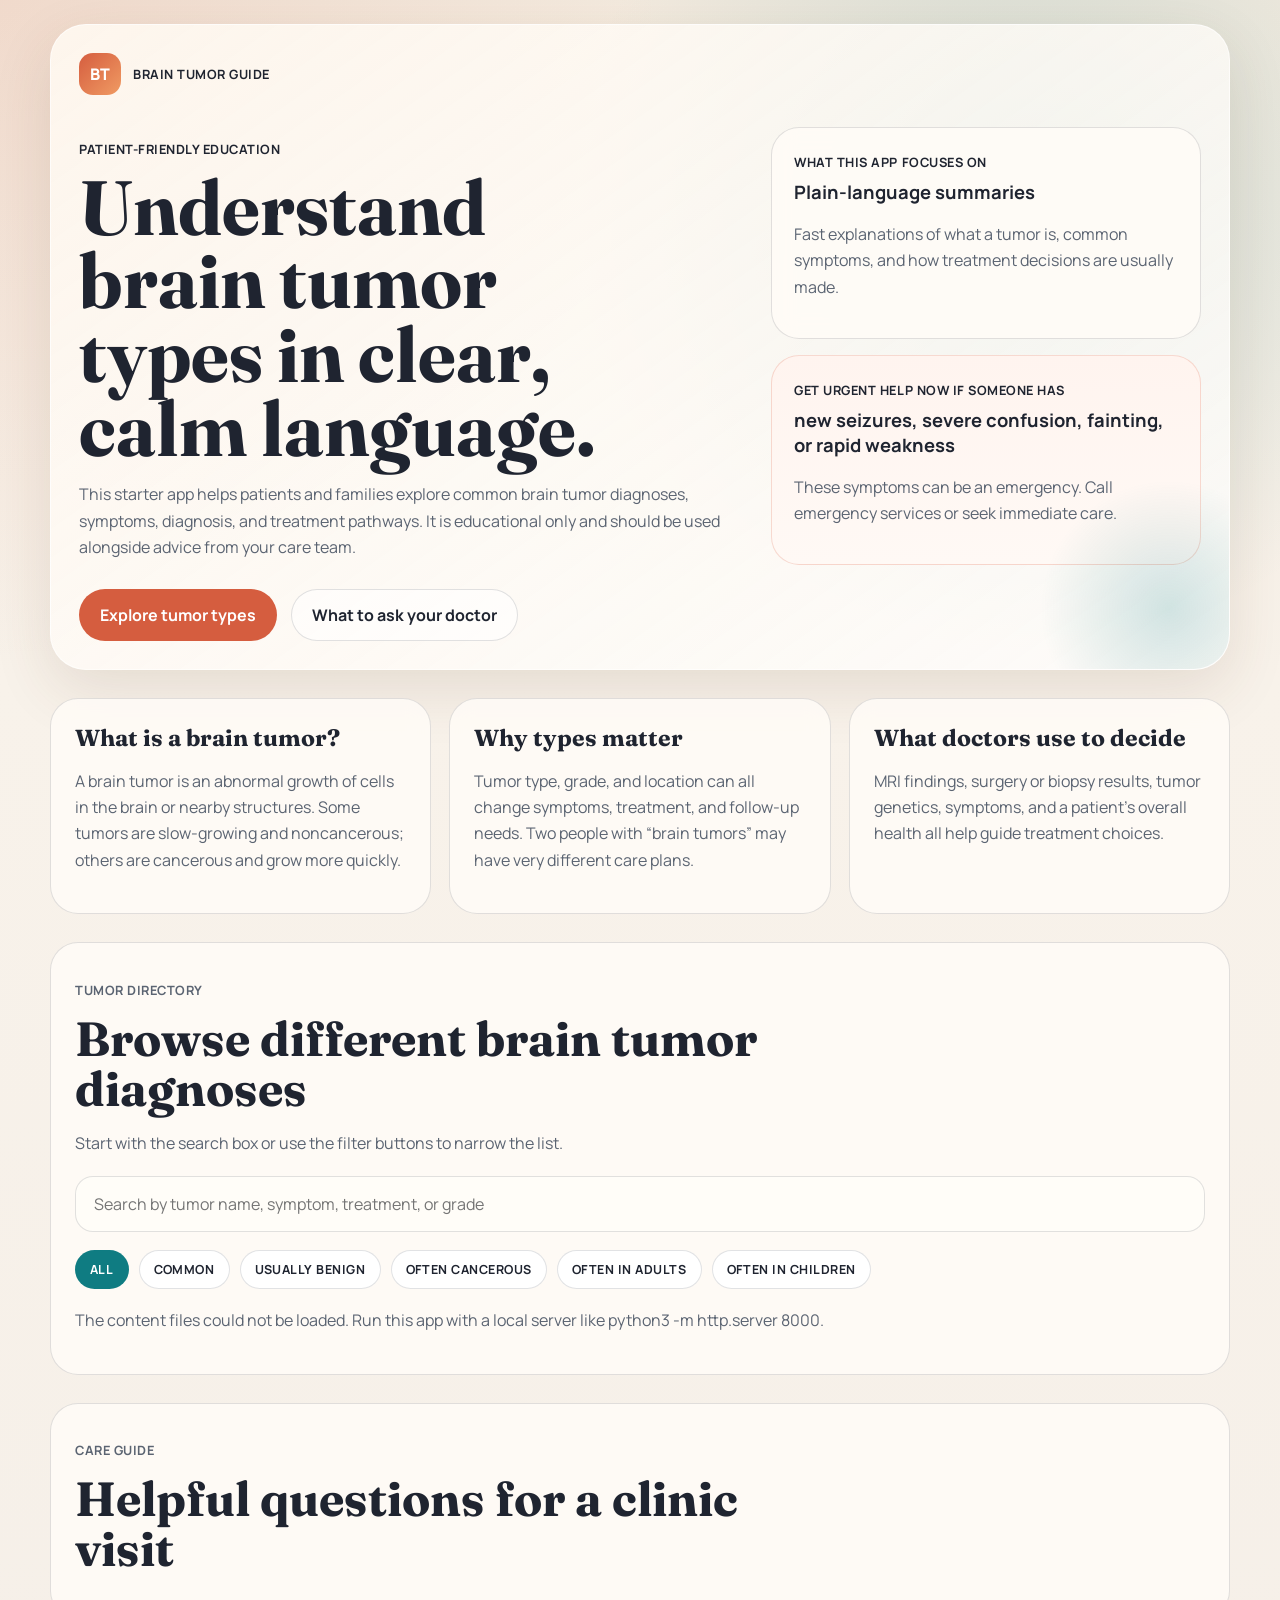
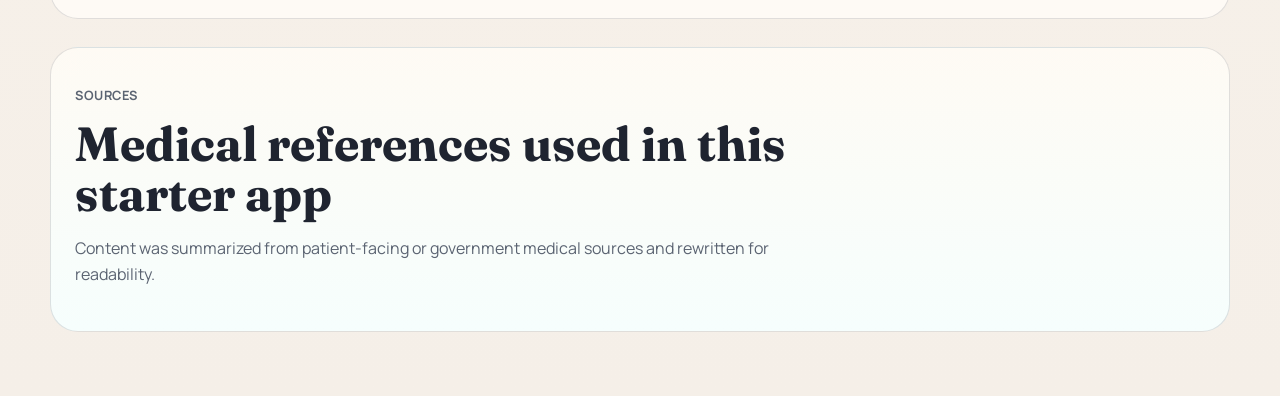
==== index.html @ d73adb6f "Add files via upload" ====
<!DOCTYPE html>
<html lang="en">
  <head>
    <meta charset="UTF-8" />
    <meta name="viewport" content="width=device-width, initial-scale=1.0" />
    <title>Brain Tumor Guide</title>
    <link rel="preconnect" href="https://fonts.googleapis.com" />
    <link rel="preconnect" href="https://fonts.gstatic.com" crossorigin />
    <link
      href="https://fonts.googleapis.com/css2?family=Fraunces:opsz,wght@9..144,600;9..144,700&family=Manrope:wght@400;500;600;700&display=swap"
      rel="stylesheet"
    />
    <link rel="stylesheet" href="./styles.css" />
  </head>
  <body>
    <div class="page-shell">
      <header class="hero">
        <nav class="topbar">
          <span class="brand-mark">BT</span>
          <span class="brand-text">Brain Tumor Guide</span>
        </nav>

        <div class="hero-grid">
          <section class="hero-copy">
            <p class="eyebrow" id="heroEyebrow">Patient-friendly education</p>
            <h1 id="heroTitle">Understand brain tumor types in clear, calm language.</h1>
            <p class="hero-text" id="heroDescription">
              This starter app helps patients and families explore common brain
              tumor diagnoses, symptoms, diagnosis, and treatment pathways. It
              is educational only and should be used alongside advice from your
              care team.
            </p>

            <div class="hero-actions">
              <a class="button button-primary" id="primaryCta" href="#tumor-directory">
                Explore tumor types
              </a>
              <a class="button button-secondary" id="secondaryCta" href="#care-guide">
                What to ask your doctor
              </a>
            </div>
          </section>

          <aside class="hero-panel">
            <div class="hero-stat">
              <span class="stat-label" id="focusLabel">What this app focuses on</span>
              <strong id="focusTitle">Plain-language summaries</strong>
              <p id="focusDescription">
                Fast explanations of what a tumor is, common symptoms, and how
                treatment decisions are usually made.
              </p>
            </div>
            <div class="hero-stat alert">
              <span class="stat-label" id="urgentLabel">Get urgent help now if someone has</span>
              <strong id="urgentTitle">new seizures, severe confusion, fainting, or rapid weakness</strong>
              <p id="urgentDescription">
                These symptoms can be an emergency. Call emergency services or
                seek immediate care.
              </p>
            </div>
          </aside>
        </div>
      </header>

      <main>
        <section class="info-strip">
          <article>
            <h2 id="infoTitle1">What is a brain tumor?</h2>
            <p id="infoBody1">
              A brain tumor is an abnormal growth of cells in the brain or
              nearby structures. Some tumors are slow-growing and noncancerous;
              others are cancerous and grow more quickly.
            </p>
          </article>
          <article>
            <h2 id="infoTitle2">Why types matter</h2>
            <p id="infoBody2">
              Tumor type, grade, and location can all change symptoms,
              treatment, and follow-up needs. Two people with “brain tumors”
              may have very different care plans.
            </p>
          </article>
          <article>
            <h2 id="infoTitle3">What doctors use to decide</h2>
            <p id="infoBody3">
              MRI findings, surgery or biopsy results, tumor genetics, symptoms,
              and a patient’s overall health all help guide treatment choices.
            </p>
          </article>
        </section>

        <section id="tumor-directory" class="directory">
          <div class="section-heading">
            <p class="eyebrow" id="directoryEyebrow">Tumor directory</p>
            <h2 id="directoryTitle">Browse different brain tumor diagnoses</h2>
            <p id="directoryDescription">
              Start with the search box or use the filter buttons to narrow the
              list.
            </p>
          </div>

          <div class="controls">
            <label class="search-field">
              <span class="sr-only">Search tumor types</span>
              <input
                id="searchInput"
                type="search"
                placeholder="Search by tumor name, symptom, treatment, or grade"
              />
            </label>

            <div class="filters" id="filterGroup" aria-label="Tumor filters">
              <button class="chip active" data-filter="all">All</button>
              <button class="chip" data-filter="common">Common</button>
              <button class="chip" data-filter="usually-benign">
                Usually benign
              </button>
              <button class="chip" data-filter="cancerous">
                Often cancerous
              </button>
              <button class="chip" data-filter="adult">Often in adults</button>
              <button class="chip" data-filter="pediatric">
                Often in children
              </button>
            </div>
          </div>

          <div id="resultsMeta" class="results-meta" aria-live="polite"></div>
          <div id="cardGrid" class="card-grid"></div>
        </section>

        <section id="care-guide" class="care-guide">
          <div class="section-heading">
            <p class="eyebrow" id="careEyebrow">Care guide</p>
            <h2 id="careTitle">Helpful questions for a clinic visit</h2>
          </div>

          <div id="questionGrid" class="question-grid"></div>
        </section>

        <section class="sources">
          <div class="section-heading">
            <p class="eyebrow" id="sourcesEyebrow">Sources</p>
            <h2 id="sourcesTitle">Medical references used in this starter app</h2>
            <p id="sourcesDescription">
              Content was summarized from patient-facing or government medical
              sources and rewritten for readability.
            </p>
          </div>

          <ul id="sourceList" class="source-list"></ul>
        </section>
      </main>
    </div>

    <template id="questionCardTemplate">
      <article class="question-card">
        <h3 class="question-title"></h3>
        <ul class="question-items"></ul>
      </article>
    </template>

    <template id="tumorCardTemplate">
      <article class="tumor-card">
        <div class="card-top">
          <div>
            <p class="card-label"></p>
            <h3 class="card-title"></h3>
          </div>
          <span class="card-grade"></span>
        </div>
        <p class="card-summary"></p>
        <dl class="detail-list">
          <div>
            <dt>Common symptoms</dt>
            <dd class="card-symptoms"></dd>
          </div>
          <div>
            <dt>How it is diagnosed</dt>
            <dd class="card-diagnosis"></dd>
          </div>
          <div>
            <dt>Common treatment options</dt>
            <dd class="card-treatment"></dd>
          </div>
          <div>
            <dt>What patients may want to ask</dt>
            <dd class="card-questions"></dd>
          </div>
        </dl>
        <div class="tag-row"></div>
      </article>
    </template>

    <template id="sourceItemTemplate">
      <li><a target="_blank" rel="noreferrer"></a></li>
    </template>

    <script src="./app.js"></script>
  </body>
</html>
---- styles.css ----
:root {
  --bg: #f6efe5;
  --bg-panel: rgba(255, 252, 247, 0.84);
  --surface: #fffaf2;
  --surface-strong: #fffdf8;
  --ink: #1f2430;
  --muted: #5b6472;
  --line: rgba(42, 49, 63, 0.14);
  --accent: #d55d3f;
  --accent-deep: #9e3821;
  --accent-soft: #ffd9cb;
  --teal: #0f7c82;
  --teal-soft: #d8f4f2;
  --shadow: 0 20px 60px rgba(90, 59, 29, 0.12);
  --radius-xl: 28px;
  --radius-lg: 22px;
  --radius-md: 16px;
}

* {
  box-sizing: border-box;
}

html {
  scroll-behavior: smooth;
}

body {
  margin: 0;
  font-family: "Manrope", sans-serif;
  color: var(--ink);
  background:
    radial-gradient(circle at top left, rgba(213, 93, 63, 0.12), transparent 28%),
    radial-gradient(circle at 80% 10%, rgba(15, 124, 130, 0.16), transparent 22%),
    linear-gradient(180deg, #f4ebdf 0%, #f8f2ea 34%, #f5efe8 100%);
}

.page-shell {
  width: min(1180px, calc(100% - 32px));
  margin: 0 auto;
  padding: 24px 0 64px;
}

.topbar {
  display: flex;
  align-items: center;
  gap: 12px;
  margin-bottom: 32px;
}

.brand-mark {
  display: inline-grid;
  place-items: center;
  width: 42px;
  height: 42px;
  border-radius: 14px;
  background: linear-gradient(135deg, var(--accent), #f09b63);
  color: white;
  font-weight: 800;
}

.brand-text,
.eyebrow,
.card-label,
.stat-label,
.card-grade,
.chip {
  letter-spacing: 0.04em;
  text-transform: uppercase;
}

.brand-text,
.eyebrow,
.card-label,
.stat-label {
  font-size: 0.8rem;
  font-weight: 700;
}

.hero {
  position: relative;
  overflow: hidden;
  padding: 28px;
  border: 1px solid rgba(255, 255, 255, 0.65);
  border-radius: 36px;
  background: linear-gradient(145deg, rgba(255, 249, 241, 0.88), rgba(255, 255, 255, 0.68));
  box-shadow: var(--shadow);
}

.hero::after {
  content: "";
  position: absolute;
  inset: auto -80px -80px auto;
  width: 280px;
  height: 280px;
  border-radius: 50%;
  background: radial-gradient(circle, rgba(15, 124, 130, 0.18), transparent 65%);
}

.hero-grid {
  display: grid;
  grid-template-columns: 1.4fr 0.9fr;
  gap: 24px;
  align-items: start;
}

.hero-copy h1,
.section-heading h2,
.question-card h3,
.tumor-card h3,
.info-strip h2 {
  font-family: "Fraunces", serif;
}

.hero-copy h1 {
  margin: 12px 0 16px;
  font-size: clamp(2.5rem, 6vw, 4.8rem);
  line-height: 0.96;
  max-width: 11ch;
}

.hero-text,
.section-heading p,
.question-card li,
.source-list a,
.info-strip p,
.detail-list dd,
.card-summary,
.results-meta,
.hero-stat p {
  color: var(--muted);
  line-height: 1.65;
}

.hero-actions {
  display: flex;
  flex-wrap: wrap;
  gap: 14px;
  margin-top: 28px;
}

.button {
  display: inline-flex;
  align-items: center;
  justify-content: center;
  padding: 14px 20px;
  border-radius: 999px;
  border: 1px solid transparent;
  text-decoration: none;
  font-weight: 700;
  transition: transform 180ms ease, border-color 180ms ease, background 180ms ease;
}

.button:hover,
.chip:hover {
  transform: translateY(-1px);
}

.button-primary {
  background: var(--accent);
  color: #fff;
}

.button-primary:hover {
  background: var(--accent-deep);
}

.button-secondary {
  background: rgba(255, 255, 255, 0.56);
  color: var(--ink);
  border-color: var(--line);
}

.hero-panel {
  display: grid;
  gap: 16px;
}

.hero-stat,
.question-card,
.tumor-card,
.info-strip article,
.sources,
.care-guide,
.directory {
  border: 1px solid var(--line);
  border-radius: var(--radius-xl);
  background: var(--bg-panel);
  backdrop-filter: blur(12px);
}

.hero-stat {
  padding: 22px;
}

.hero-stat strong {
  display: block;
  margin: 8px 0 10px;
  font-size: 1.15rem;
  line-height: 1.35;
}

.hero-stat.alert {
  background: linear-gradient(180deg, #fff4ef, #fff9f5);
  border-color: rgba(213, 93, 63, 0.2);
}

main {
  display: grid;
  gap: 28px;
  margin-top: 28px;
}

.info-strip {
  display: grid;
  grid-template-columns: repeat(3, 1fr);
  gap: 18px;
}

.info-strip article,
.directory,
.care-guide,
.sources {
  padding: 24px;
}

.info-strip h2 {
  margin-top: 0;
  margin-bottom: 8px;
  font-size: 1.45rem;
}

.section-heading {
  max-width: 720px;
  margin-bottom: 20px;
}

.section-heading h2 {
  margin: 10px 0;
  font-size: clamp(2rem, 4vw, 3rem);
  line-height: 1.04;
}

.controls {
  display: grid;
  gap: 18px;
  margin-bottom: 18px;
}

.search-field input {
  width: 100%;
  padding: 16px 18px;
  border: 1px solid var(--line);
  border-radius: 18px;
  font: inherit;
  color: var(--ink);
  background: var(--surface-strong);
}

.search-field input:focus {
  outline: 2px solid rgba(15, 124, 130, 0.2);
  border-color: rgba(15, 124, 130, 0.45);
}

.filters,
.tag-row {
  display: flex;
  flex-wrap: wrap;
  gap: 10px;
}

.chip,
.tag {
  padding: 10px 14px;
  border-radius: 999px;
  border: 1px solid var(--line);
  background: #fff;
  font: inherit;
  font-size: 0.78rem;
  font-weight: 700;
  color: var(--ink);
}

.chip.active {
  background: var(--teal);
  color: #fff;
  border-color: transparent;
}

.results-meta {
  margin-bottom: 16px;
}

.card-grid,
.question-grid {
  display: grid;
  gap: 18px;
}

.card-grid {
  grid-template-columns: repeat(2, minmax(0, 1fr));
}

.tumor-card {
  padding: 22px;
  transition: transform 220ms ease, box-shadow 220ms ease;
}

.tumor-card:hover {
  transform: translateY(-3px);
  box-shadow: 0 18px 40px rgba(37, 31, 31, 0.08);
}

.card-top {
  display: flex;
  justify-content: space-between;
  gap: 16px;
  align-items: start;
}

.card-label {
  margin: 0 0 6px;
  color: var(--teal);
}

.tumor-card h3 {
  margin: 0;
  font-size: 1.8rem;
}

.card-grade {
  flex-shrink: 0;
  padding: 8px 12px;
  border-radius: 999px;
  background: var(--accent-soft);
  color: var(--accent-deep);
  font-size: 0.72rem;
  font-weight: 800;
}

.card-summary {
  margin: 14px 0 18px;
}

.detail-list {
  display: grid;
  gap: 14px;
  margin: 0;
}

.detail-list dt {
  margin-bottom: 4px;
  font-weight: 800;
}

.detail-list dd {
  margin: 0;
}

.tag {
  background: var(--teal-soft);
  border-color: transparent;
  color: #0f5b5f;
}

.question-grid {
  grid-template-columns: repeat(3, minmax(0, 1fr));
}

.question-card {
  padding: 22px;
}

.question-card h3 {
  margin-top: 0;
  margin-bottom: 14px;
  font-size: 1.5rem;
}

.question-card ul {
  margin: 0;
  padding-left: 18px;
}

.sources {
  background: linear-gradient(180deg, rgba(255, 251, 245, 0.9), rgba(246, 255, 255, 0.9));
}

.source-list {
  display: grid;
  gap: 12px;
  margin: 0;
  padding-left: 18px;
}

.source-list a {
  text-decoration-thickness: 1px;
  text-underline-offset: 2px;
}

.empty-state {
  padding: 26px;
  border: 1px dashed var(--line);
  border-radius: 20px;
  background: rgba(255, 255, 255, 0.5);
}

.sr-only {
  position: absolute;
  width: 1px;
  height: 1px;
  padding: 0;
  margin: -1px;
  overflow: hidden;
  clip: rect(0, 0, 0, 0);
  white-space: nowrap;
  border: 0;
}

@media (max-width: 980px) {
  .hero-grid,
  .info-strip,
  .card-grid,
  .question-grid {
    grid-template-columns: 1fr;
  }

  .hero-copy h1 {
    max-width: 14ch;
  }
}

@media (max-width: 640px) {
  .page-shell {
    width: min(100% - 20px, 1180px);
    padding-top: 12px;
  }

  .hero,
  .directory,
  .care-guide,
  .sources,
  .info-strip article,
  .tumor-card,
  .question-card {
    border-radius: 22px;
  }

  .hero {
    padding: 18px;
  }

  .directory,
  .care-guide,
  .sources,
  .info-strip article {
    padding: 18px;
  }

  .hero-copy h1 {
    font-size: 2.7rem;
  }

  .tumor-card h3 {
    font-size: 1.55rem;
  }

  .card-top {
    flex-direction: column;
  }
}
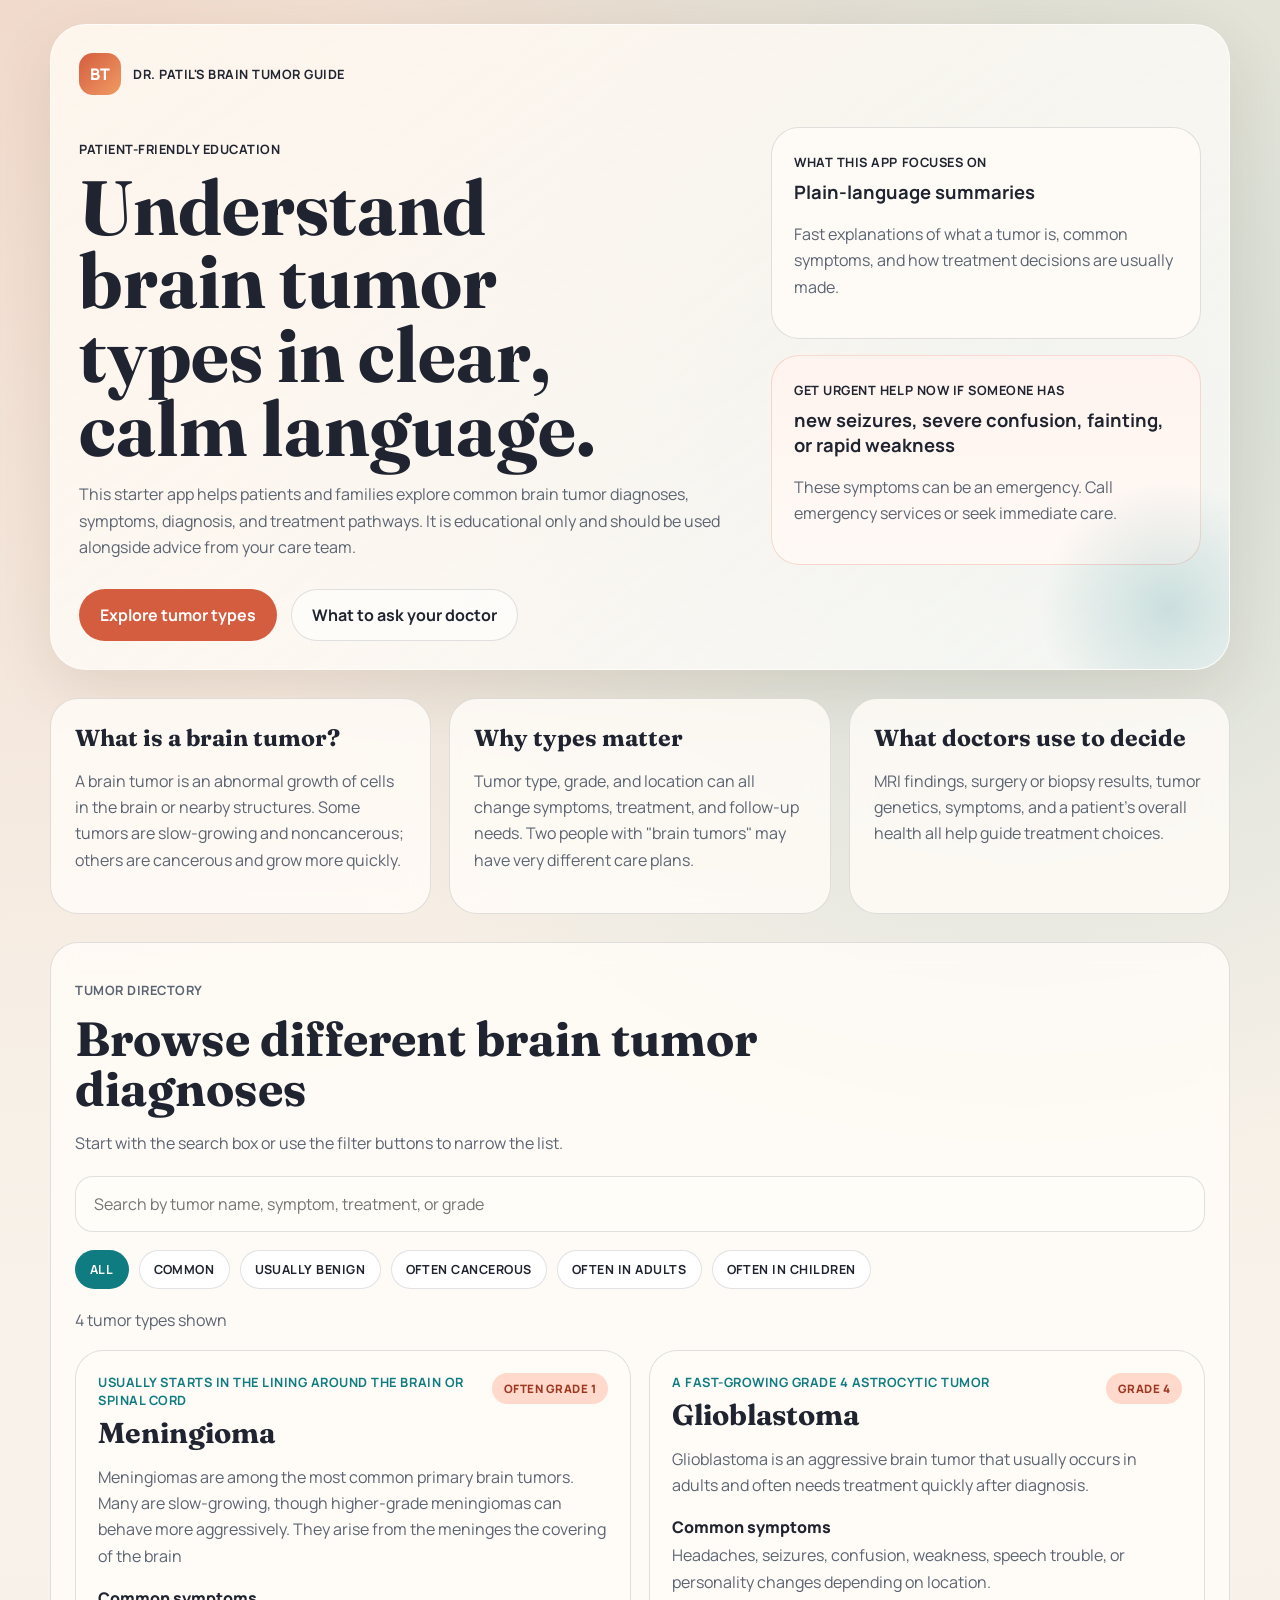
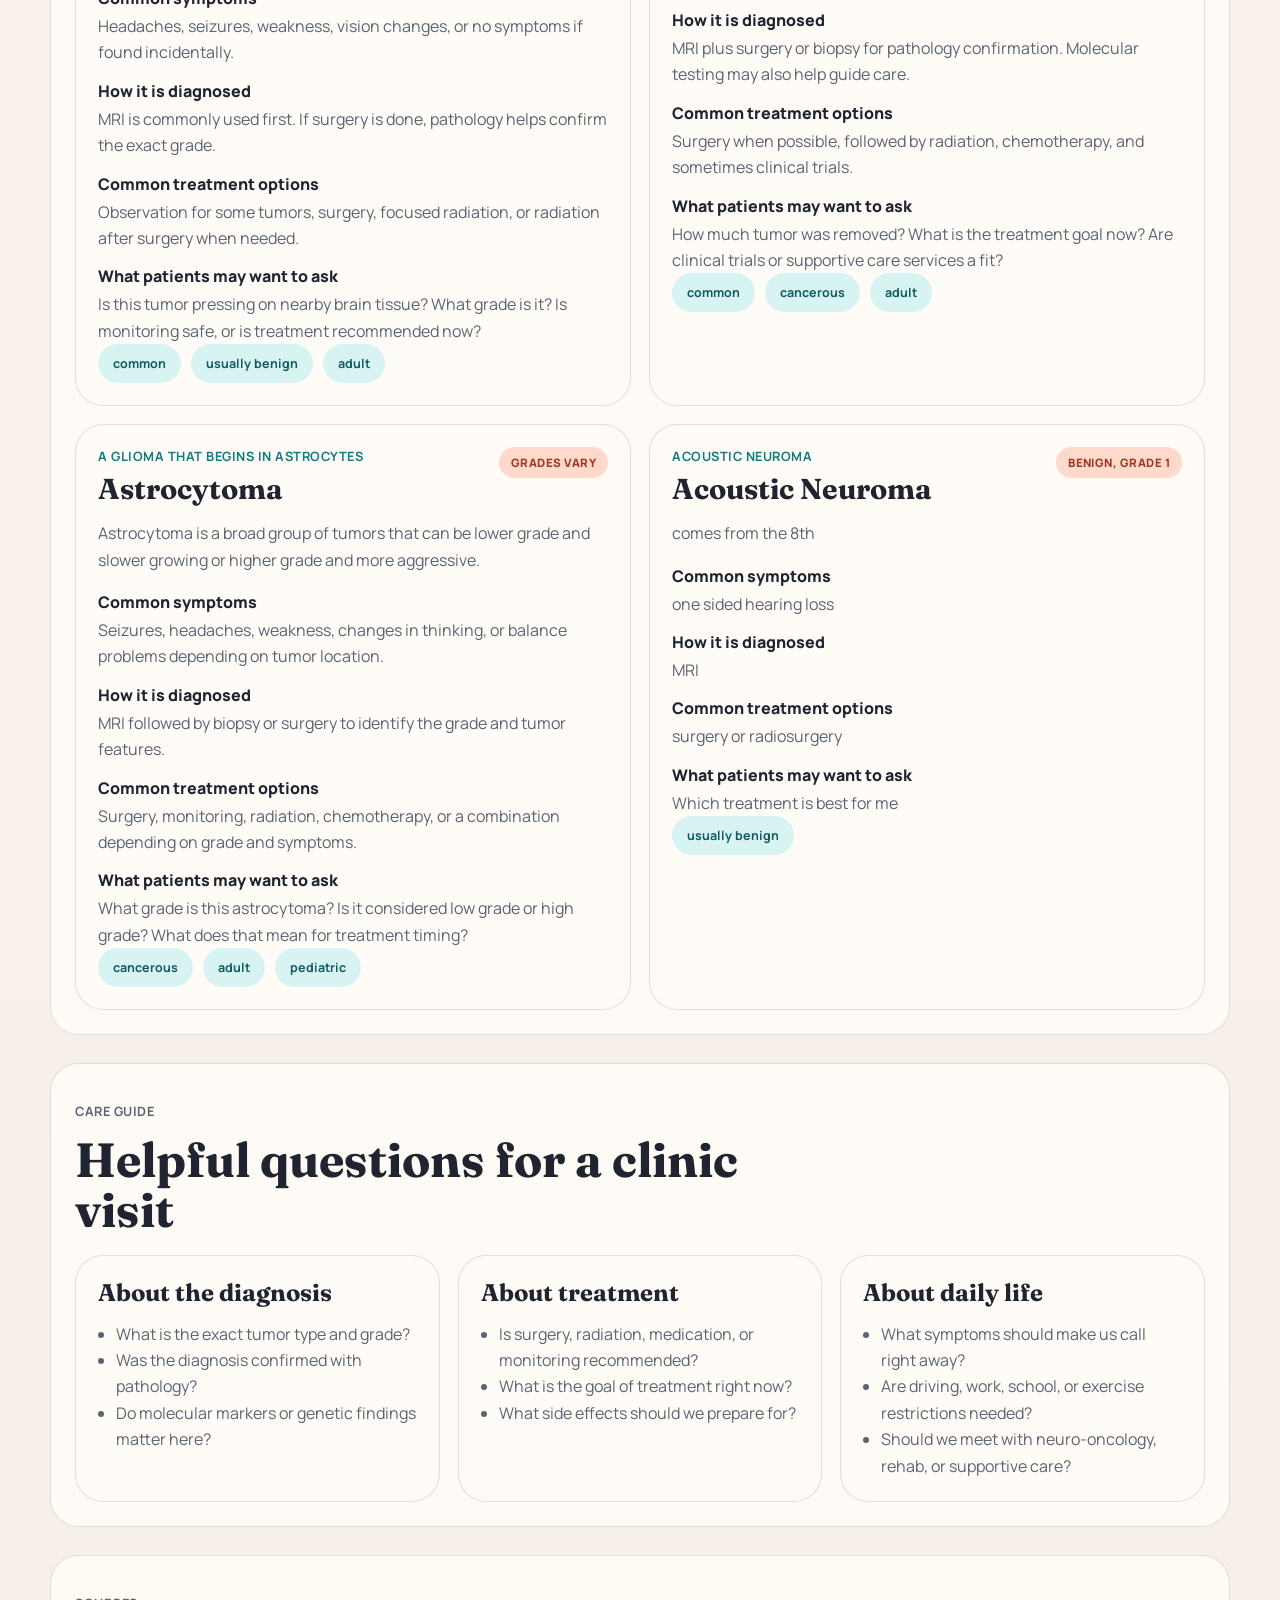
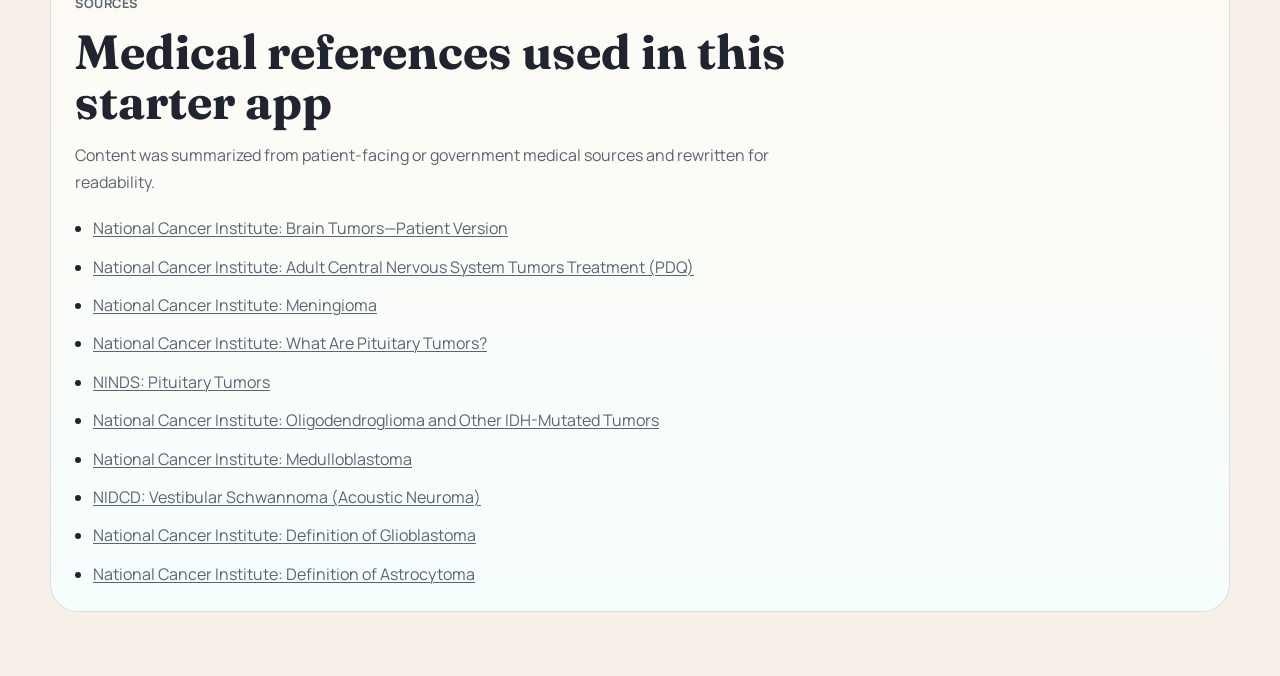
==== commit da1dc4c5: "Update title and brand text to include Dr. Patil" ====
--- a/index.html
+++ b/index.html
@@ -3,7 +3,7 @@
   <head>
     <meta charset="UTF-8" />
     <meta name="viewport" content="width=device-width, initial-scale=1.0" />
-    <title>Brain Tumor Guide</title>
+    <title>Dr. Patil's Brain Tumor Guide</title>
     <link rel="preconnect" href="https://fonts.googleapis.com" />
     <link rel="preconnect" href="https://fonts.gstatic.com" crossorigin />
     <link
@@ -17,7 +17,7 @@
       <header class="hero">
         <nav class="topbar">
           <span class="brand-mark">BT</span>
-          <span class="brand-text">Brain Tumor Guide</span>
+          <span class="brand-text">Dr. Patil's Brain Tumor Guide</span>
         </nav>
 
         <div class="hero-grid">
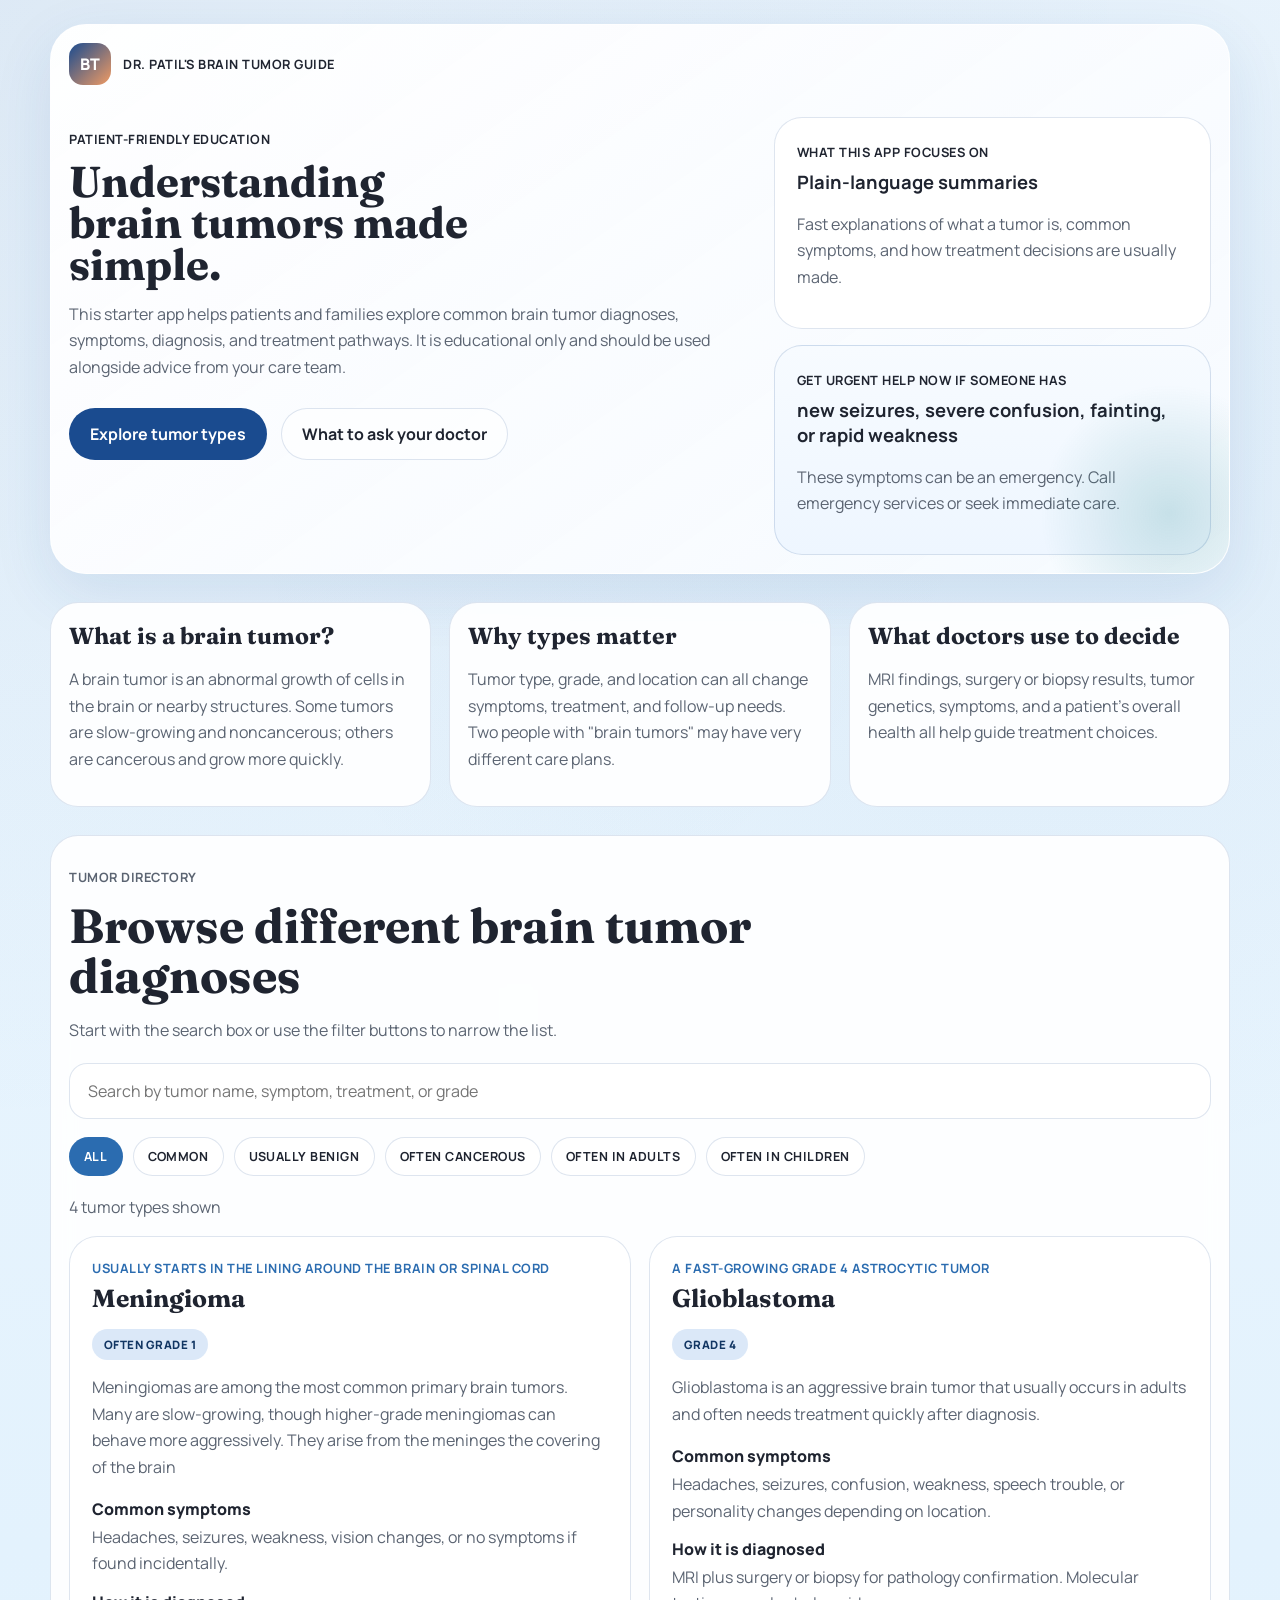
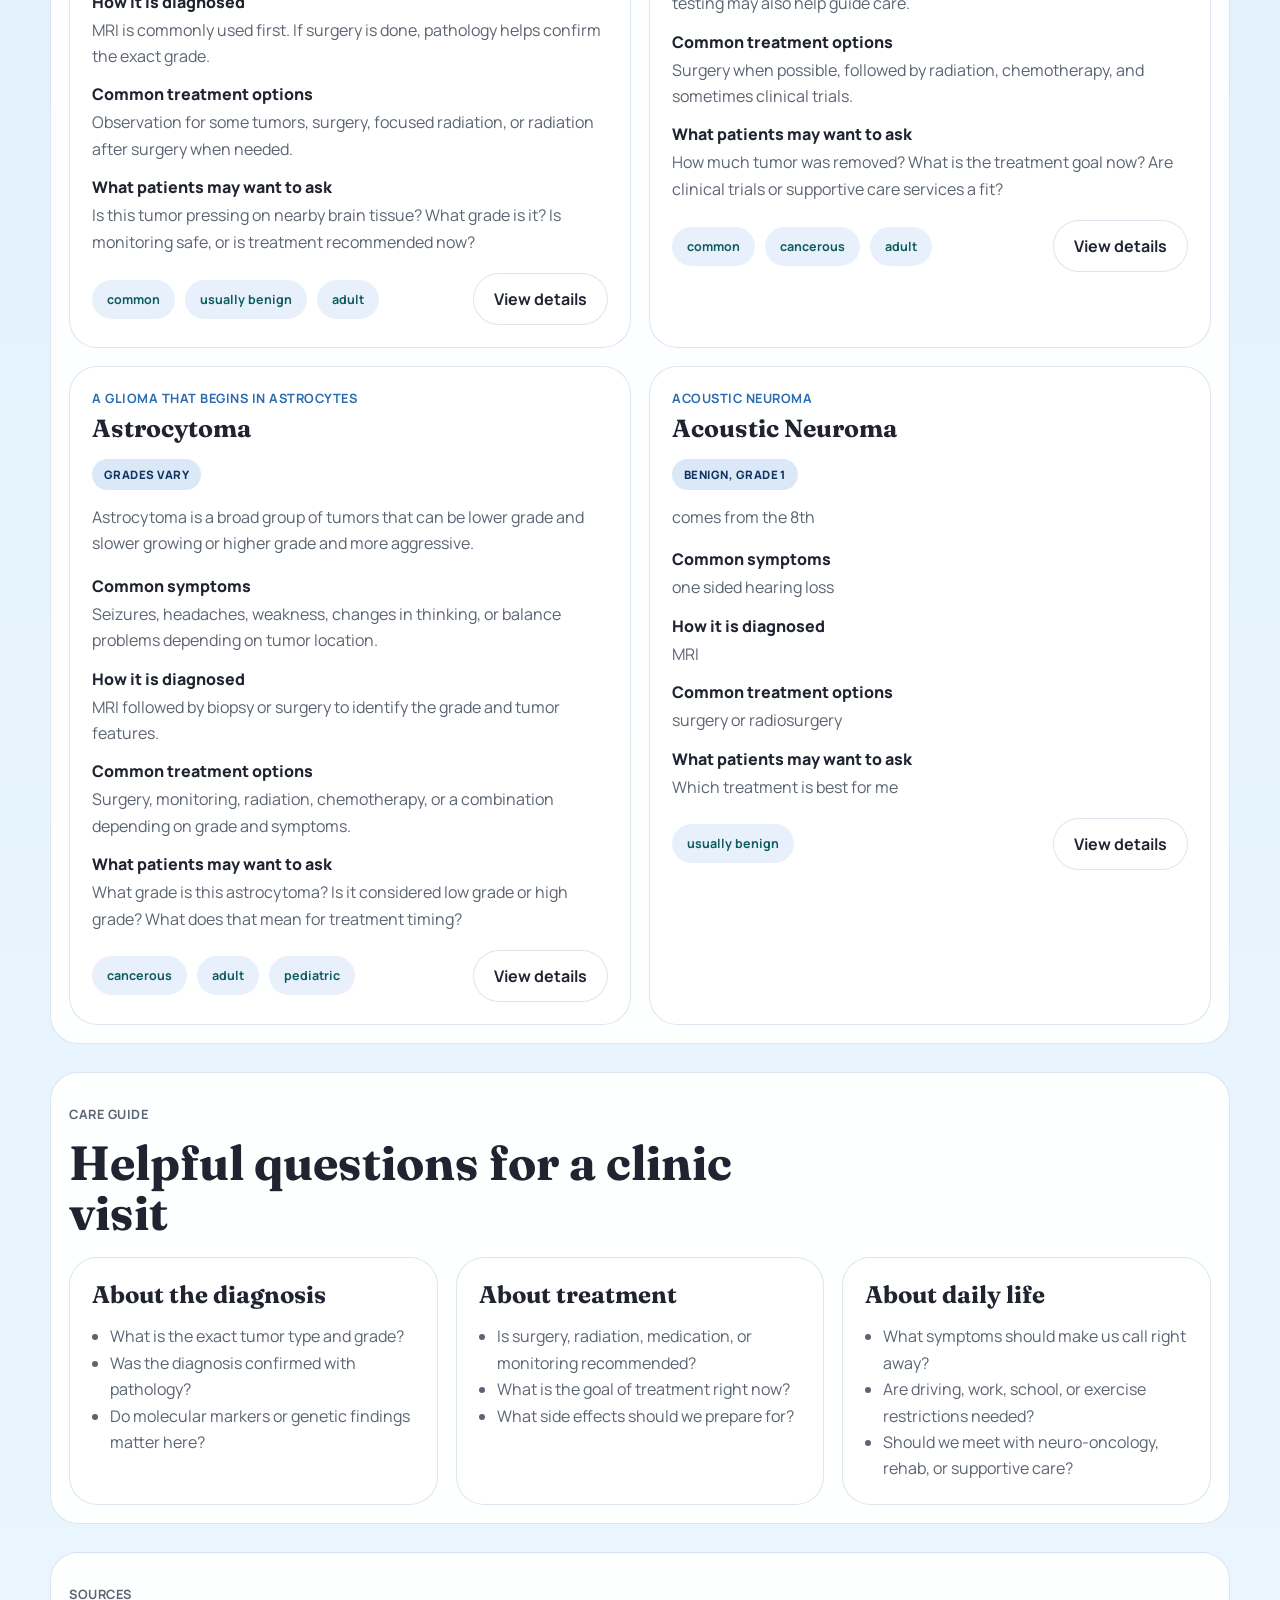
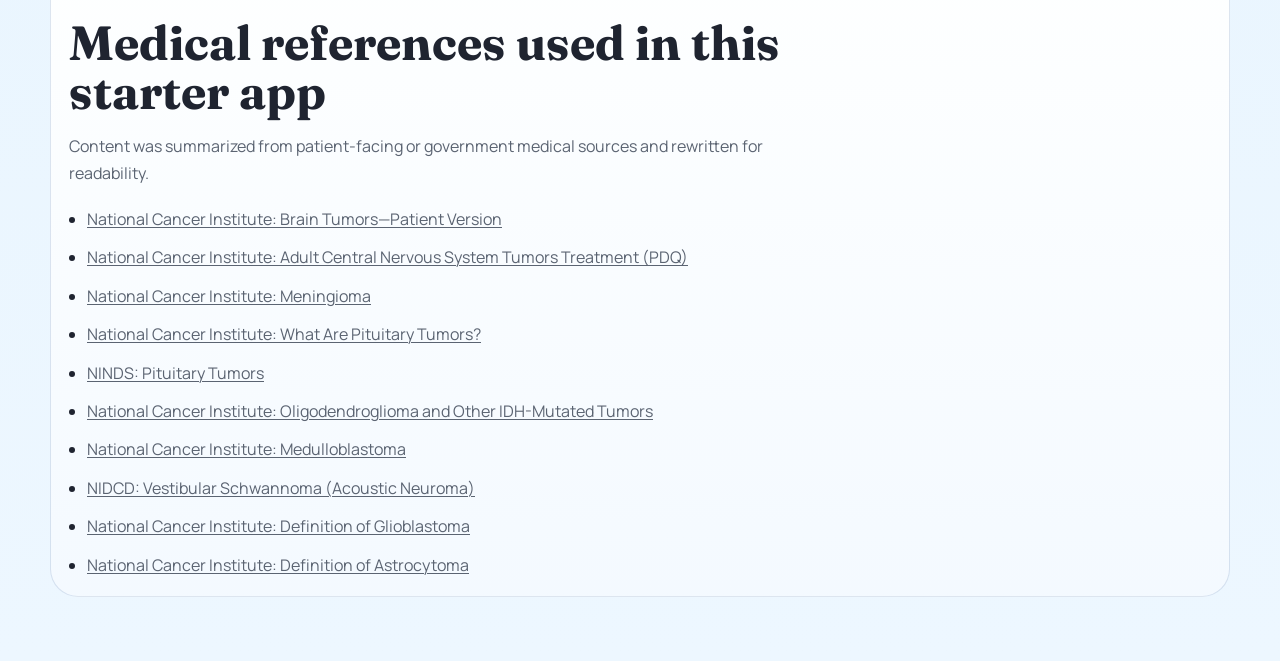
==== commit 97c1b963: "Update index.html" ====
--- a/index.html
+++ b/index.html
@@ -161,36 +161,40 @@
     </template>
 
     <template id="tumorCardTemplate">
-      <article class="tumor-card">
-        <div class="card-top">
-          <div>
-            <p class="card-label"></p>
-            <h3 class="card-title"></h3>
-          </div>
-          <span class="card-grade"></span>
-        </div>
-        <p class="card-summary"></p>
-        <dl class="detail-list">
-          <div>
-            <dt>Common symptoms</dt>
-            <dd class="card-symptoms"></dd>
-          </div>
-          <div>
-            <dt>How it is diagnosed</dt>
-            <dd class="card-diagnosis"></dd>
-          </div>
-          <div>
-            <dt>Common treatment options</dt>
-            <dd class="card-treatment"></dd>
-          </div>
-          <div>
-            <dt>What patients may want to ask</dt>
-            <dd class="card-questions"></dd>
-          </div>
-        </dl>
-        <div class="tag-row"></div>
-      </article>
-    </template>
+  <article class="tumor-card">
+    <a class="card-link-overlay" href="#"></a>
+    <div class="card-top">
+      <div>
+        <p class="card-label"></p>
+        <h3 class="card-title"></h3>
+      </div>
+      <span class="card-grade"></span>
+    </div>
+    <p class="card-summary"></p>
+    <dl class="detail-list">
+      <div>
+        <dt>Common symptoms</dt>
+        <dd class="card-symptoms"></dd>
+      </div>
+      <div>
+        <dt>How it is diagnosed</dt>
+        <dd class="card-diagnosis"></dd>
+      </div>
+      <div>
+        <dt>Common treatment options</dt>
+        <dd class="card-treatment"></dd>
+      </div>
+      <div>
+        <dt>What patients may want to ask</dt>
+        <dd class="card-questions"></dd>
+      </div>
+    </dl>
+    <div class="card-footer">
+      <div class="tag-row"></div>
+      <a class="button button-secondary card-detail-link" href="#">View details</a>
+    </div>
+  </article>
+</template>
 
     <template id="sourceItemTemplate">
       <li><a target="_blank" rel="noreferrer"></a></li>
--- a/styles.css
+++ b/styles.css
@@ -1,21 +1,23 @@
 :root {
-  --bg: #f6efe5;
-  --bg-panel: rgba(255, 252, 247, 0.84);
-  --surface: #fffaf2;
-  --surface-strong: #fffdf8;
+  --bg: #e3f2fd;
+  --bg-panel: rgba(255, 255, 255, 0.92);
+  --surface: #f8fbff;
+  --surface-strong: #ffffff;
   --ink: #1f2430;
   --muted: #5b6472;
-  --line: rgba(42, 49, 63, 0.14);
-  --accent: #d55d3f;
-  --accent-deep: #9e3821;
-  --accent-soft: #ffd9cb;
-  --teal: #0f7c82;
-  --teal-soft: #d8f4f2;
-  --shadow: 0 20px 60px rgba(90, 59, 29, 0.12);
+  --line: rgba(26, 75, 143, 0.14);
+  --accent: #1a4b8f;
+  --accent-deep: #123663;
+  --accent-soft: #dbe8f8;
+  --teal: #2b6cb0;
+  --teal-soft: #e8f1fb;
+  --shadow: 0 20px 60px rgba(26, 75, 143, 0.1);
   --radius-xl: 28px;
   --radius-lg: 22px;
   --radius-md: 16px;
 }
+
+
 
 * {
   box-sizing: border-box;
@@ -30,10 +32,12 @@
   font-family: "Manrope", sans-serif;
   color: var(--ink);
   background:
-    radial-gradient(circle at top left, rgba(213, 93, 63, 0.12), transparent 28%),
-    radial-gradient(circle at 80% 10%, rgba(15, 124, 130, 0.16), transparent 22%),
-    linear-gradient(180deg, #f4ebdf 0%, #f8f2ea 34%, #f5efe8 100%);
-}
+    radial-gradient(circle at top left, rgba(26, 75, 143, 0.08), transparent 28%),
+    radial-gradient(circle at 80% 10%, rgba(43, 108, 176, 0.08), transparent 22%),
+    linear-gradient(180deg, #eef7fe 0%, #e3f2fd 40%, #edf7ff 100%);
+}
+
+
 
 .page-shell {
   width: min(1180px, calc(100% - 32px));
@@ -81,11 +85,12 @@
   position: relative;
   overflow: hidden;
   padding: 28px;
-  border: 1px solid rgba(255, 255, 255, 0.65);
+  border: 1px solid rgba(255, 255, 255, 0.75);
   border-radius: 36px;
-  background: linear-gradient(145deg, rgba(255, 249, 241, 0.88), rgba(255, 255, 255, 0.68));
+  background: linear-gradient(145deg, rgba(255, 255, 255, 0.96), rgba(248, 251, 255, 0.9));
   box-shadow: var(--shadow);
 }
+
 
 .hero::after {
   content: "";
@@ -201,9 +206,10 @@
 }
 
 .hero-stat.alert {
-  background: linear-gradient(180deg, #fff4ef, #fff9f5);
-  border-color: rgba(213, 93, 63, 0.2);
-}
+  background: linear-gradient(180deg, #f7fbff, #eef6ff);
+  border-color: rgba(26, 75, 143, 0.16);
+}
+
 
 main {
   display: grid;
@@ -383,8 +389,9 @@
 }
 
 .sources {
-  background: linear-gradient(180deg, rgba(255, 251, 245, 0.9), rgba(246, 255, 255, 0.9));
-}
+  background: linear-gradient(180deg, rgba(255, 255, 255, 0.92), rgba(244, 249, 255, 0.92));
+}
+
 
 .source-list {
   display: grid;
@@ -421,9 +428,12 @@
   .hero-grid,
   .info-strip,
   .card-grid,
-  .question-grid {
+  .question-grid,
+  .detail-grid {
     grid-template-columns: 1fr;
   }
+}
+
 
   .hero-copy h1 {
     max-width: 14ch;
@@ -431,20 +441,30 @@
 }
 
 @media (max-width: 640px) {
-  .page-shell {
-    width: min(100% - 20px, 1180px);
-    padding-top: 12px;
-  }
-
   .hero,
   .directory,
   .care-guide,
   .sources,
   .info-strip article,
   .tumor-card,
-  .question-card {
+  .question-card,
+  .detail-shell,
+  .detail-section,
+  .detail-empty {
     border-radius: 22px;
   }
+
+  .card-top,
+  .detail-hero,
+  .card-footer {
+    flex-direction: column;
+  }
+
+  .card-detail-link {
+    width: 100%;
+  }
+}
+
 
   .hero {
     padding: 18px;
@@ -469,3 +489,102 @@
     flex-direction: column;
   }
 }
+.tumor-card {
+  position: relative;
+}
+
+.card-link-overlay {
+  position: absolute;
+  inset: 0;
+  border-radius: inherit;
+  z-index: 1;
+}
+
+.card-footer {
+  position: relative;
+  z-index: 2;
+  display: flex;
+  justify-content: space-between;
+  align-items: center;
+  gap: 14px;
+  margin-top: 18px;
+}
+
+.card-footer .tag-row {
+  flex: 1;
+}
+
+.card-detail-link {
+  flex-shrink: 0;
+}
+
+.detail-shell {
+  padding: 28px;
+  border: 1px solid rgba(255, 255, 255, 0.65);
+  border-radius: 36px;
+  background: linear-gradient(145deg, rgba(255, 255, 255, 0.96), rgba(248, 251, 255, 0.9));
+  box-shadow: var(--shadow);
+}
+
+.detail-nav {
+  margin-bottom: 24px;
+}
+
+.detail-hero {
+  display: flex;
+  justify-content: space-between;
+  gap: 20px;
+  align-items: start;
+}
+
+.detail-hero h1,
+.detail-section h2 {
+  font-family: "Fraunces", serif;
+}
+
+.detail-hero h1 {
+  margin: 10px 0 14px;
+  font-size: clamp(2.4rem, 5vw, 4rem);
+  line-height: 0.98;
+}
+
+.detail-grade {
+  margin-top: 8px;
+}
+
+.detail-tag-row {
+  margin: 22px 0 28px;
+}
+
+.detail-grid {
+  display: grid;
+  grid-template-columns: repeat(2, minmax(0, 1fr));
+  gap: 18px;
+}
+
+.detail-section,
+.detail-empty {
+  border: 1px solid var(--line);
+  border-radius: var(--radius-xl);
+  background: var(--bg-panel);
+  backdrop-filter: blur(12px);
+}
+
+.detail-section {
+  padding: 22px;
+}
+
+.detail-section h2 {
+  margin: 0 0 10px;
+  font-size: 1.55rem;
+}
+
+.detail-section p,
+.detail-empty p {
+  color: var(--muted);
+  line-height: 1.7;
+}
+
+.detail-empty {
+  padding: 28px;
+}
